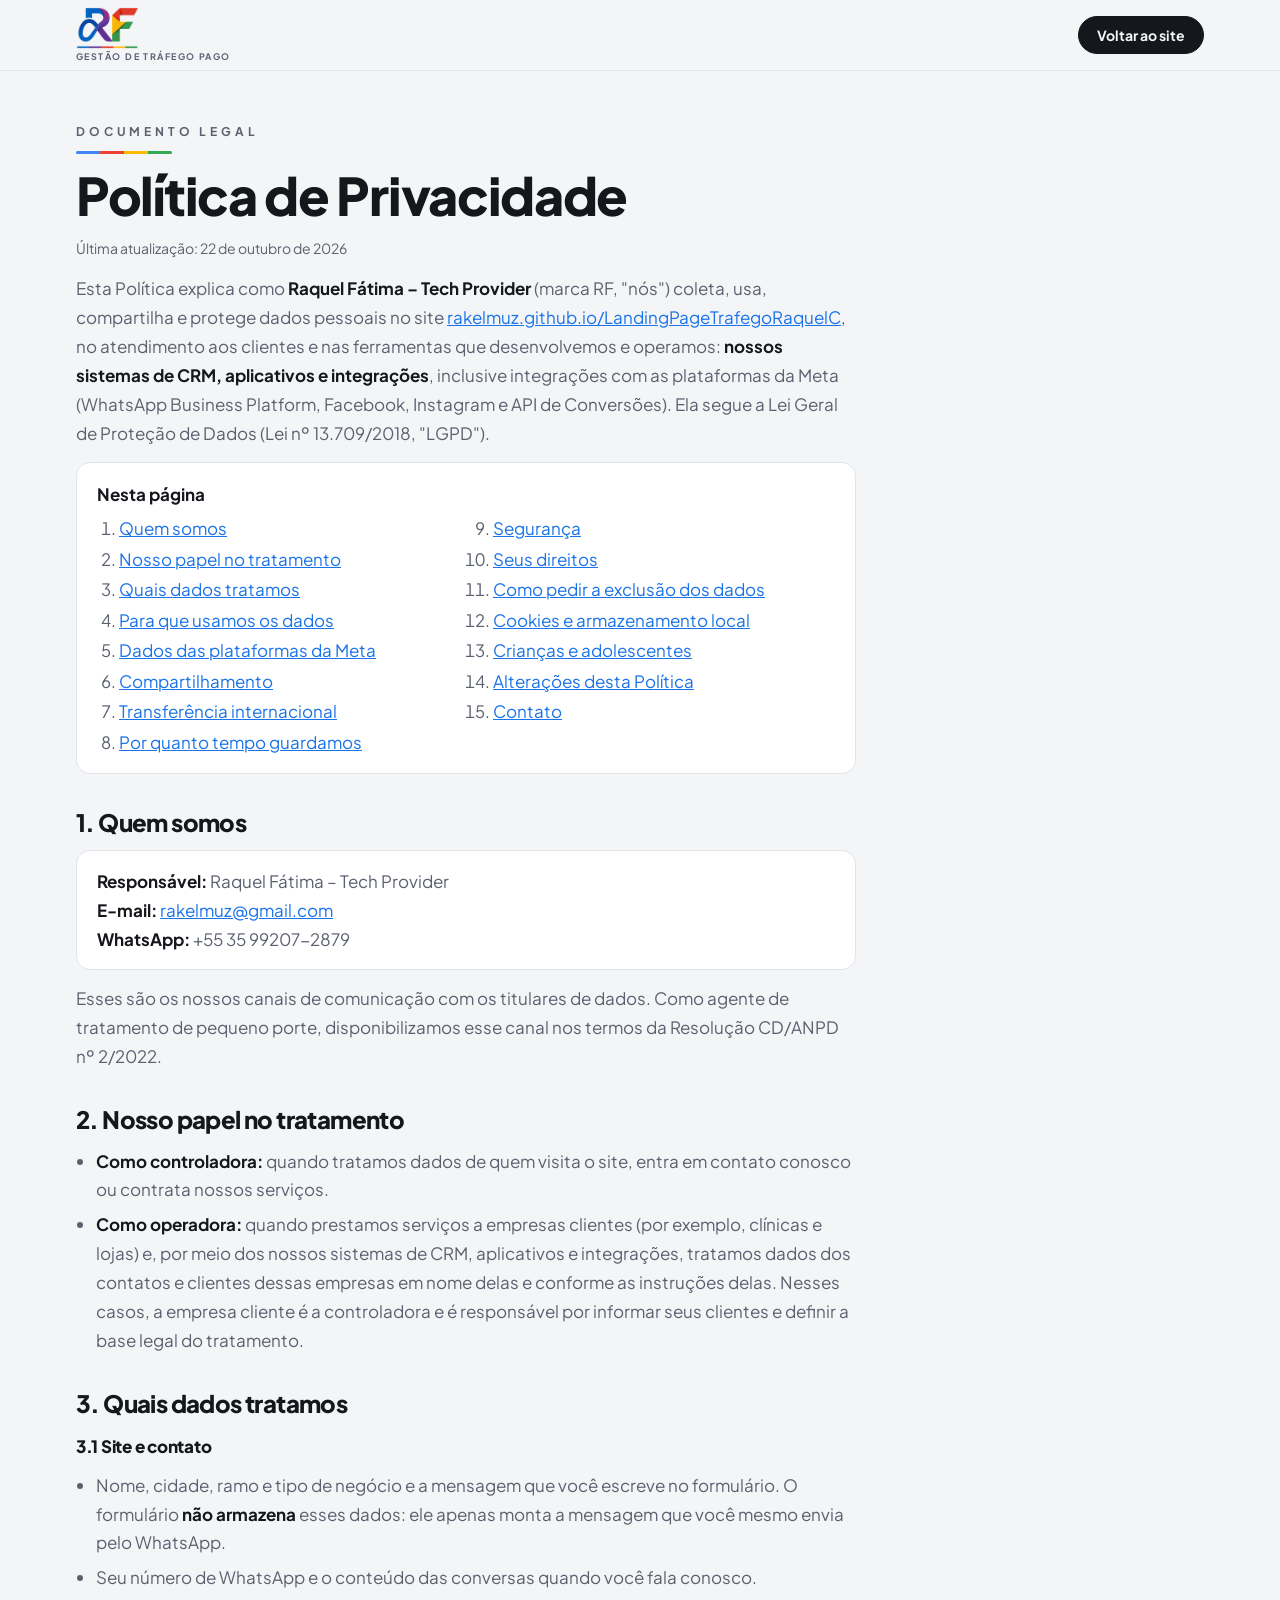
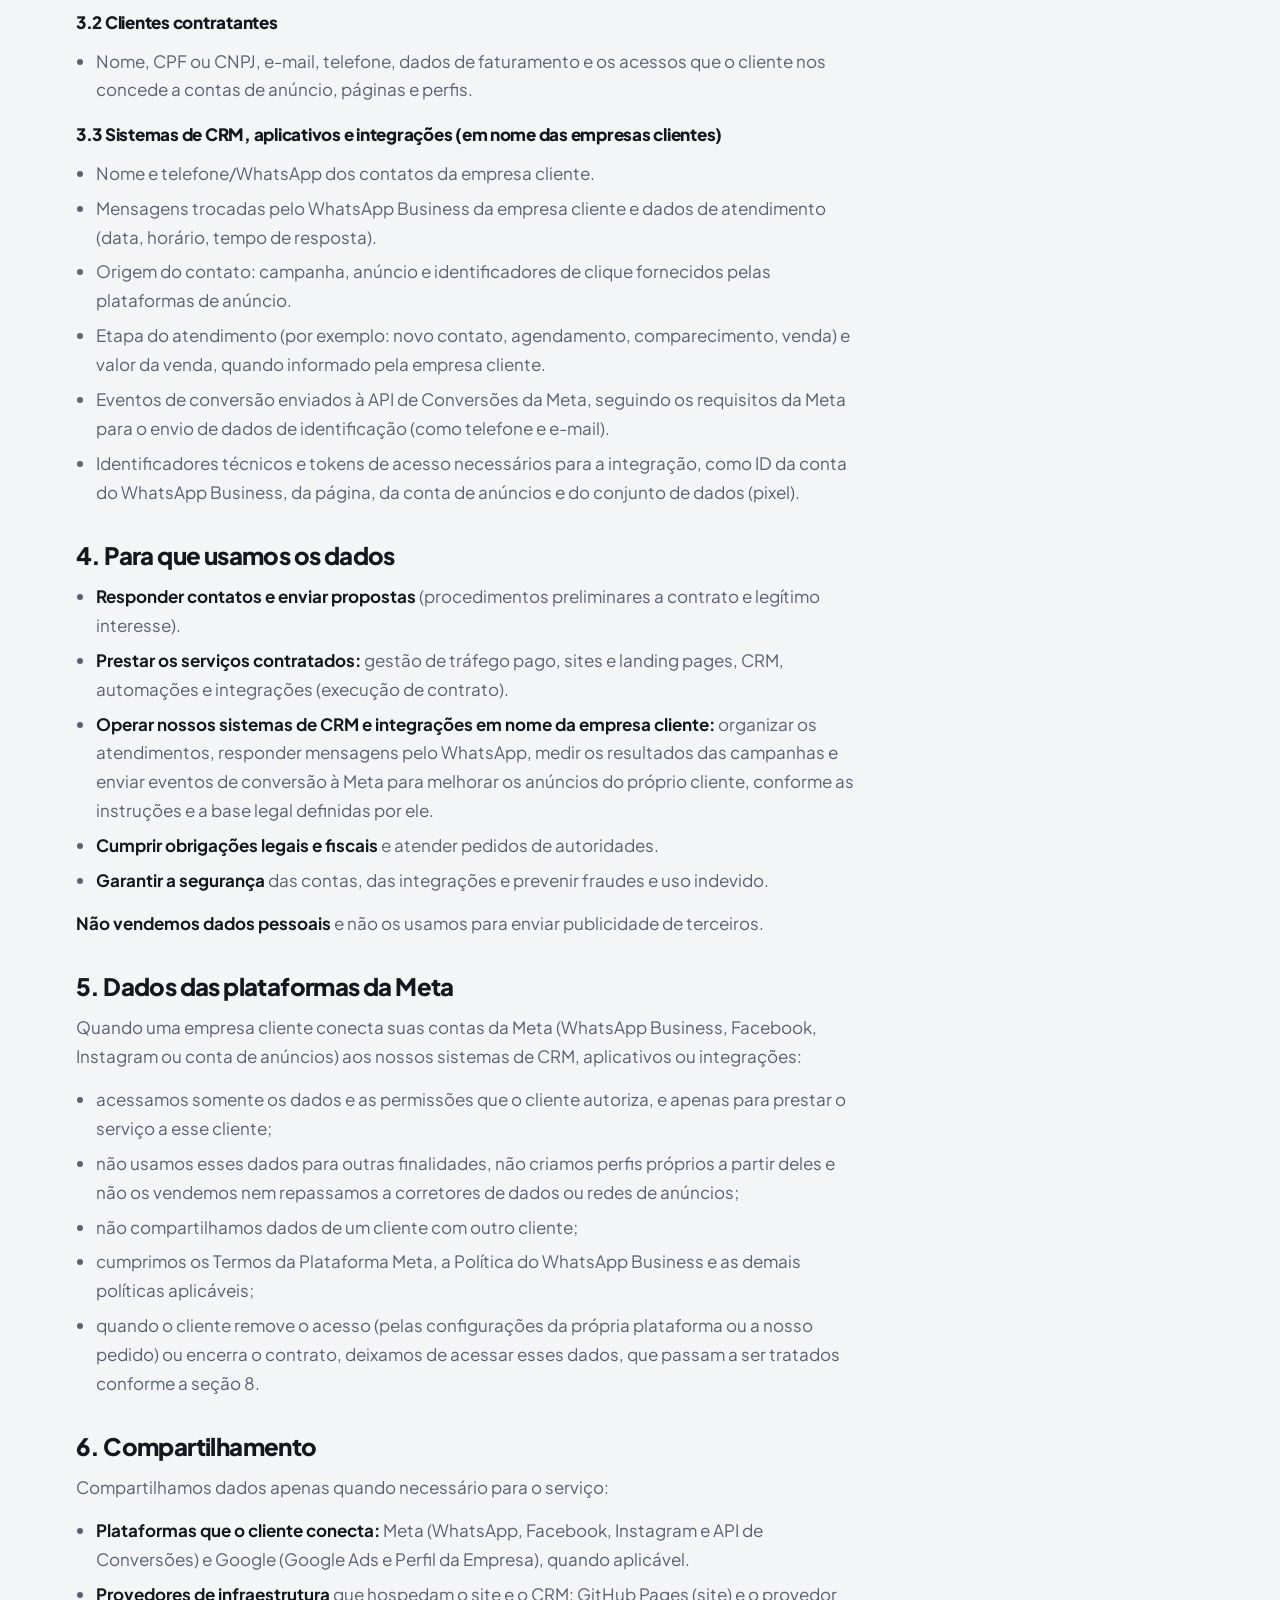
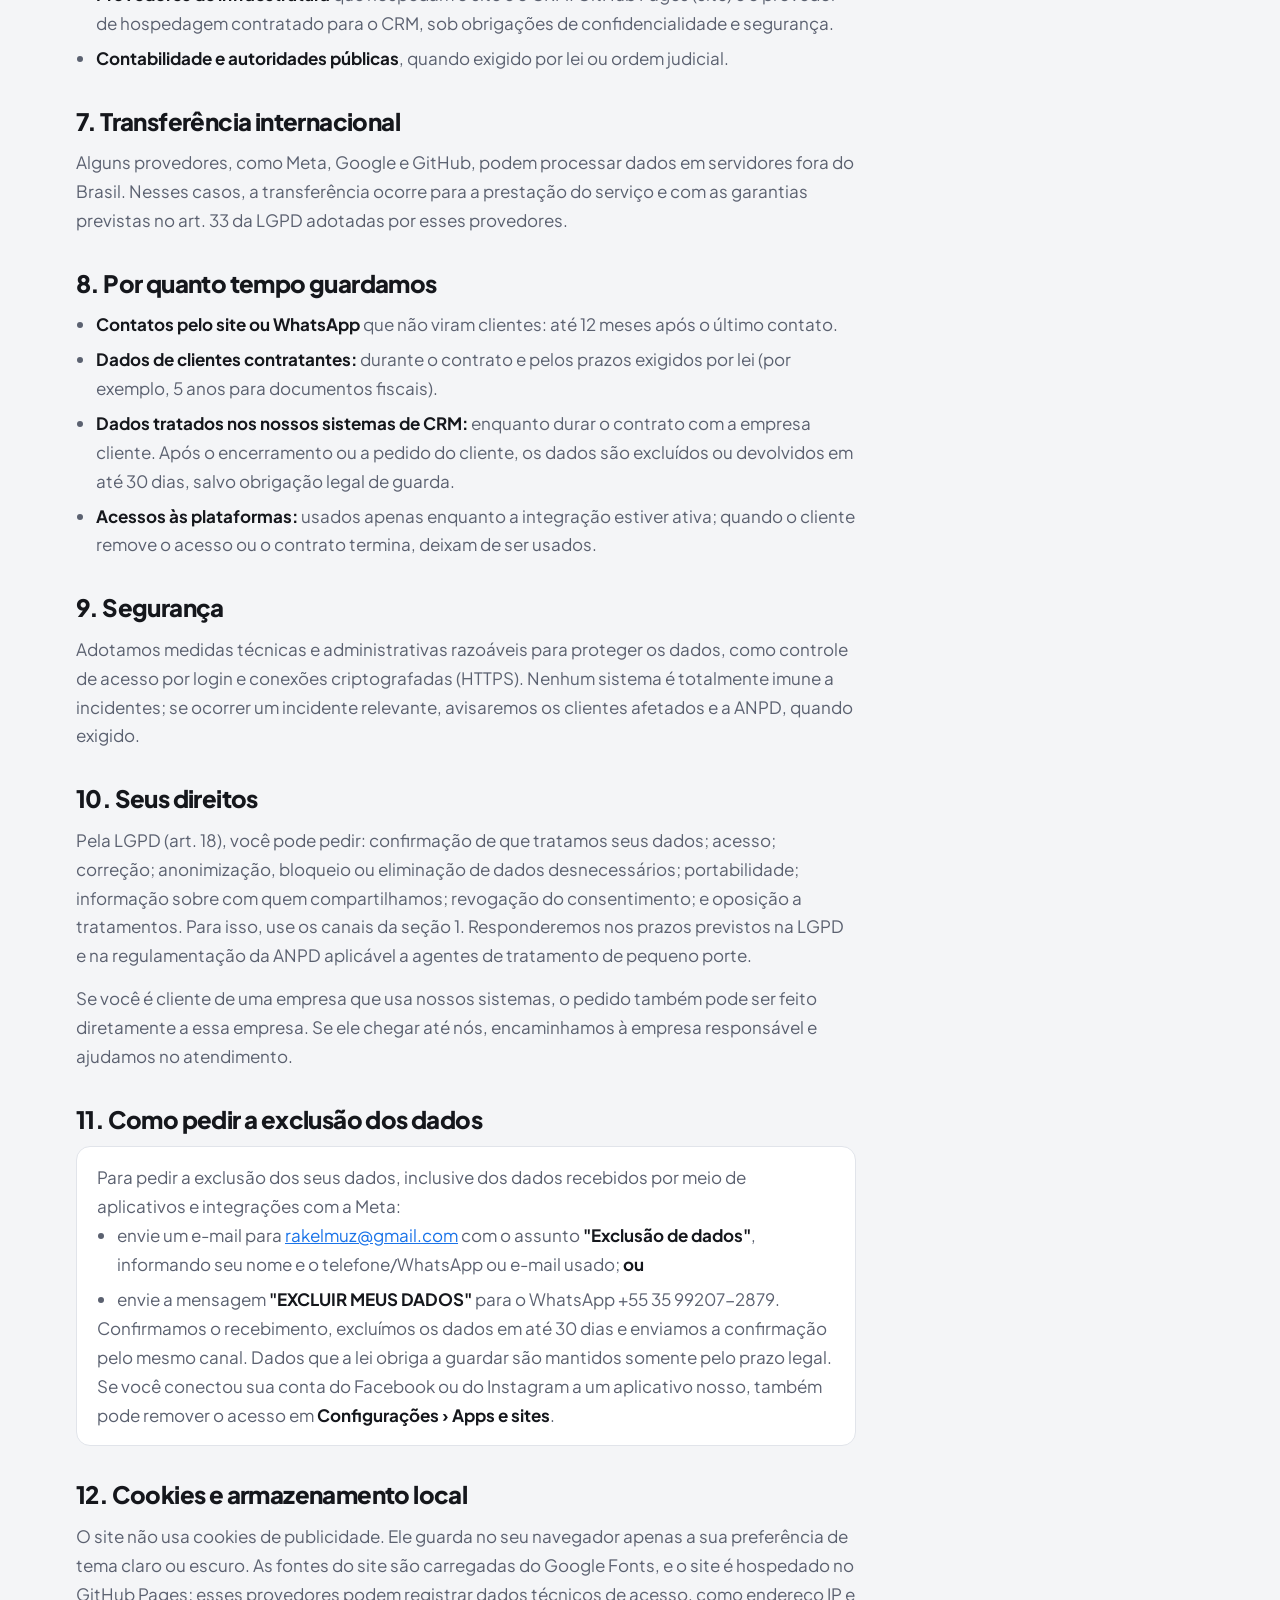
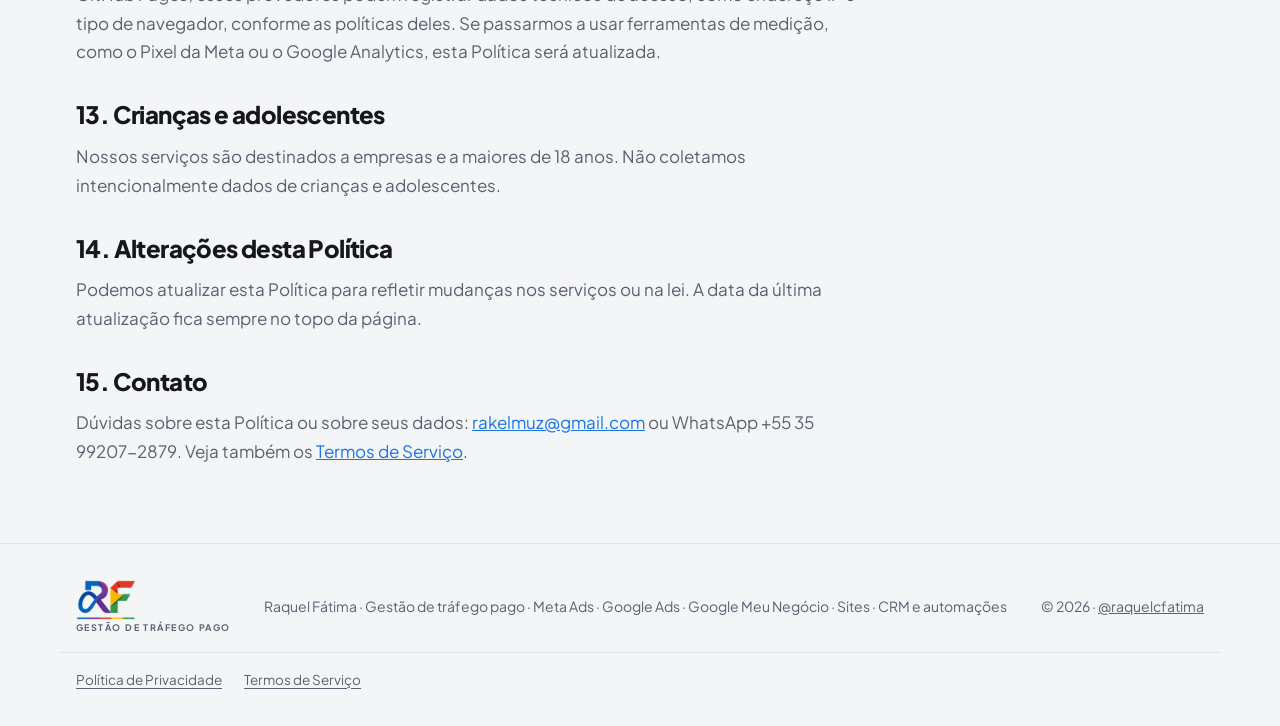
==== privacy.html @ 859d76b3 "add termos e privacidade" ====
<!doctype html>
<html lang="pt-BR">
<head>
<meta charset="utf-8">
<meta name="viewport" content="width=device-width, initial-scale=1, viewport-fit=cover">
<title>Política de Privacidade · RF Raquel Fátima</title>
<meta name="description" content="Política de Privacidade de Raquel Fátima – Tech Provider (RF): como tratamos dados no site, no atendimento e nos nossos sistemas de CRM, aplicativos e integrações com a Meta.">
<meta name="robots" content="index, follow">
<link rel="canonical" href="https://rakelmuz.github.io/LandingPageTrafegoRaquelC/privacy.html">
<meta name="theme-color" content="#F4F5F7">
<link rel="icon" href="assets/img/favicon-32.png" type="image/png" sizes="32x32">
<link rel="icon" href="assets/img/favicon-192.png" type="image/png" sizes="192x192">
<link rel="apple-touch-icon" href="assets/img/apple-touch-icon.png">
<link rel="preconnect" href="https://fonts.googleapis.com">
<link rel="preconnect" href="https://fonts.gstatic.com" crossorigin>
<link href="https://fonts.googleapis.com/css2?family=Allura&family=Plus+Jakarta+Sans:wght@400;500;600;700;800&display=swap" rel="stylesheet">
<script>(function(d){d.classList.add('js');d.lang='pt-BR';var t='light';try{t=localStorage.getItem('rq-tema')||'light'}catch(e){}d.setAttribute('data-theme',t==='dark'?'dark':'light')})(document.documentElement);</script>
<link rel="stylesheet" href="assets/css/style.css">
</head>
<body>
<header class="top">
  <div class="wrap top-in">
    <a class="brand" href="https://rakelmuz.github.io/LandingPageTrafegoRaquelC/" aria-label="RF, voltar ao site"><img class="logo logo-claro " src="assets/img/rf-logo.png" width="300" height="199" alt="RF Raquel Fátima, tráfego pago"><img class="logo logo-escuro " src="assets/img/rf-logo-branco.png" width="300" height="199" alt="" aria-hidden="true"><small>Gestão de tráfego pago</small></a>
    <a class="btn sm top-back" href="https://rakelmuz.github.io/LandingPageTrafegoRaquelC/">Voltar ao site</a>
  </div>
</header>
<main class="legal-main">
  <div class="wrap">
<article class="legal">
  <p class="label">Documento legal<span class="gline" aria-hidden="true"><i></i><i></i><i></i><i></i></span></p>
  <h1>Política de Privacidade</h1>
  <p class="updated">Última atualização: 22 de outubro de 2026</p>
  <p>Esta Política explica como <strong>Raquel Fátima – Tech Provider</strong> (marca RF, "nós") coleta, usa, compartilha e protege dados pessoais no site <a href="https://rakelmuz.github.io/LandingPageTrafegoRaquelC/">rakelmuz.github.io/LandingPageTrafegoRaquelC</a>, no atendimento aos clientes e nas ferramentas que desenvolvemos e operamos: <strong>nossos sistemas de CRM, aplicativos e integrações</strong>, inclusive integrações com as plataformas da Meta (WhatsApp Business Platform, Facebook, Instagram e API de Conversões). Ela segue a Lei Geral de Proteção de Dados (Lei nº 13.709/2018, "LGPD").</p>

  <nav class="toc" aria-label="Nesta página">
    <strong>Nesta página</strong>
    <ol>
      <li><a href="#quem-somos">Quem somos</a></li>
      <li><a href="#papel">Nosso papel no tratamento</a></li>
      <li><a href="#dados">Quais dados tratamos</a></li>
      <li><a href="#finalidades">Para que usamos os dados</a></li>
      <li><a href="#meta">Dados das plataformas da Meta</a></li>
      <li><a href="#compartilhamento">Compartilhamento</a></li>
      <li><a href="#internacional">Transferência internacional</a></li>
      <li><a href="#retencao">Por quanto tempo guardamos</a></li>
      <li><a href="#seguranca">Segurança</a></li>
      <li><a href="#direitos">Seus direitos</a></li>
      <li><a href="#exclusao-de-dados">Como pedir a exclusão dos dados</a></li>
      <li><a href="#cookies">Cookies e armazenamento local</a></li>
      <li><a href="#menores">Crianças e adolescentes</a></li>
      <li><a href="#alteracoes">Alterações desta Política</a></li>
      <li><a href="#contato">Contato</a></li>
    </ol>
  </nav>

  <h2 id="quem-somos">1. Quem somos</h2>
  <div class="box">
    <p><strong>Responsável:</strong> Raquel Fátima – Tech Provider<br>
    <strong>E-mail:</strong> <a href="mailto:rakelmuz@gmail.com">rakelmuz@gmail.com</a><br>
    <strong>WhatsApp:</strong> +55 35 99207-2879</p>
  </div>
  <p>Esses são os nossos canais de comunicação com os titulares de dados. Como agente de tratamento de pequeno porte, disponibilizamos esse canal nos termos da Resolução CD/ANPD nº 2/2022.</p>

  <h2 id="papel">2. Nosso papel no tratamento</h2>
  <ul>
    <li><strong>Como controladora:</strong> quando tratamos dados de quem visita o site, entra em contato conosco ou contrata nossos serviços.</li>
    <li><strong>Como operadora:</strong> quando prestamos serviços a empresas clientes (por exemplo, clínicas e lojas) e, por meio dos nossos sistemas de CRM, aplicativos e integrações, tratamos dados dos contatos e clientes dessas empresas em nome delas e conforme as instruções delas. Nesses casos, a empresa cliente é a controladora e é responsável por informar seus clientes e definir a base legal do tratamento.</li>
  </ul>

  <h2 id="dados">3. Quais dados tratamos</h2>
  <h3>3.1 Site e contato</h3>
  <ul>
    <li>Nome, cidade, ramo e tipo de negócio e a mensagem que você escreve no formulário. O formulário <strong>não armazena</strong> esses dados: ele apenas monta a mensagem que você mesmo envia pelo WhatsApp.</li>
    <li>Seu número de WhatsApp e o conteúdo das conversas quando você fala conosco.</li>
  </ul>
  <h3>3.2 Clientes contratantes</h3>
  <ul>
    <li>Nome, CPF ou CNPJ, e-mail, telefone, dados de faturamento e os acessos que o cliente nos concede a contas de anúncio, páginas e perfis.</li>
  </ul>
  <h3>3.3 Sistemas de CRM, aplicativos e integrações (em nome das empresas clientes)</h3>
  <ul>
    <li>Nome e telefone/WhatsApp dos contatos da empresa cliente.</li>
    <li>Mensagens trocadas pelo WhatsApp Business da empresa cliente e dados de atendimento (data, horário, tempo de resposta).</li>
    <li>Origem do contato: campanha, anúncio e identificadores de clique fornecidos pelas plataformas de anúncio.</li>
    <li>Etapa do atendimento (por exemplo: novo contato, agendamento, comparecimento, venda) e valor da venda, quando informado pela empresa cliente.</li>
    <li>Eventos de conversão enviados à API de Conversões da Meta, seguindo os requisitos da Meta para o envio de dados de identificação (como telefone e e-mail).</li>
    <li>Identificadores técnicos e tokens de acesso necessários para a integração, como ID da conta do WhatsApp Business, da página, da conta de anúncios e do conjunto de dados (pixel).</li>
  </ul>

  <h2 id="finalidades">4. Para que usamos os dados</h2>
  <ul>
    <li><strong>Responder contatos e enviar propostas</strong> (procedimentos preliminares a contrato e legítimo interesse).</li>
    <li><strong>Prestar os serviços contratados:</strong> gestão de tráfego pago, sites e landing pages, CRM, automações e integrações (execução de contrato).</li>
    <li><strong>Operar nossos sistemas de CRM e integrações em nome da empresa cliente:</strong> organizar os atendimentos, responder mensagens pelo WhatsApp, medir os resultados das campanhas e enviar eventos de conversão à Meta para melhorar os anúncios do próprio cliente, conforme as instruções e a base legal definidas por ele.</li>
    <li><strong>Cumprir obrigações legais e fiscais</strong> e atender pedidos de autoridades.</li>
    <li><strong>Garantir a segurança</strong> das contas, das integrações e prevenir fraudes e uso indevido.</li>
  </ul>
  <p><strong>Não vendemos dados pessoais</strong> e não os usamos para enviar publicidade de terceiros.</p>

  <h2 id="meta">5. Dados das plataformas da Meta</h2>
  <p>Quando uma empresa cliente conecta suas contas da Meta (WhatsApp Business, Facebook, Instagram ou conta de anúncios) aos nossos sistemas de CRM, aplicativos ou integrações:</p>
  <ul>
    <li>acessamos somente os dados e as permissões que o cliente autoriza, e apenas para prestar o serviço a esse cliente;</li>
    <li>não usamos esses dados para outras finalidades, não criamos perfis próprios a partir deles e não os vendemos nem repassamos a corretores de dados ou redes de anúncios;</li>
    <li>não compartilhamos dados de um cliente com outro cliente;</li>
    <li>cumprimos os Termos da Plataforma Meta, a Política do WhatsApp Business e as demais políticas aplicáveis;</li>
    <li>quando o cliente remove o acesso (pelas configurações da própria plataforma ou a nosso pedido) ou encerra o contrato, deixamos de acessar esses dados, que passam a ser tratados conforme a seção 8.</li>
  </ul>

  <h2 id="compartilhamento">6. Compartilhamento</h2>
  <p>Compartilhamos dados apenas quando necessário para o serviço:</p>
  <ul>
    <li><strong>Plataformas que o cliente conecta:</strong> Meta (WhatsApp, Facebook, Instagram e API de Conversões) e Google (Google Ads e Perfil da Empresa), quando aplicável.</li>
    <li><strong>Provedores de infraestrutura</strong> que hospedam o site e o CRM: GitHub Pages (site) e o provedor de hospedagem contratado para o CRM, sob obrigações de confidencialidade e segurança.</li>
    <li><strong>Contabilidade e autoridades públicas</strong>, quando exigido por lei ou ordem judicial.</li>
  </ul>

  <h2 id="internacional">7. Transferência internacional</h2>
  <p>Alguns provedores, como Meta, Google e GitHub, podem processar dados em servidores fora do Brasil. Nesses casos, a transferência ocorre para a prestação do serviço e com as garantias previstas no art. 33 da LGPD adotadas por esses provedores.</p>

  <h2 id="retencao">8. Por quanto tempo guardamos</h2>
  <ul>
    <li><strong>Contatos pelo site ou WhatsApp</strong> que não viram clientes: até 12 meses após o último contato.</li>
    <li><strong>Dados de clientes contratantes:</strong> durante o contrato e pelos prazos exigidos por lei (por exemplo, 5 anos para documentos fiscais).</li>
    <li><strong>Dados tratados nos nossos sistemas de CRM:</strong> enquanto durar o contrato com a empresa cliente. Após o encerramento ou a pedido do cliente, os dados são excluídos ou devolvidos em até 30 dias, salvo obrigação legal de guarda.</li>
    <li><strong>Acessos às plataformas:</strong> usados apenas enquanto a integração estiver ativa; quando o cliente remove o acesso ou o contrato termina, deixam de ser usados.</li>
  </ul>

  <h2 id="seguranca">9. Segurança</h2>
  <p>Adotamos medidas técnicas e administrativas razoáveis para proteger os dados, como controle de acesso por login e conexões criptografadas (HTTPS). Nenhum sistema é totalmente imune a incidentes; se ocorrer um incidente relevante, avisaremos os clientes afetados e a ANPD, quando exigido.</p>

  <h2 id="direitos">10. Seus direitos</h2>
  <p>Pela LGPD (art. 18), você pode pedir: confirmação de que tratamos seus dados; acesso; correção; anonimização, bloqueio ou eliminação de dados desnecessários; portabilidade; informação sobre com quem compartilhamos; revogação do consentimento; e oposição a tratamentos. Para isso, use os canais da seção 1. Responderemos nos prazos previstos na LGPD e na regulamentação da ANPD aplicável a agentes de tratamento de pequeno porte.</p>
  <p>Se você é cliente de uma empresa que usa nossos sistemas, o pedido também pode ser feito diretamente a essa empresa. Se ele chegar até nós, encaminhamos à empresa responsável e ajudamos no atendimento.</p>

  <h2 id="exclusao-de-dados">11. Como pedir a exclusão dos dados</h2>
  <div class="box">
    <p>Para pedir a exclusão dos seus dados, inclusive dos dados recebidos por meio de aplicativos e integrações com a Meta:</p>
    <ul>
      <li>envie um e-mail para <a href="mailto:rakelmuz@gmail.com">rakelmuz@gmail.com</a> com o assunto <strong>"Exclusão de dados"</strong>, informando seu nome e o telefone/WhatsApp ou e-mail usado; <strong>ou</strong></li>
      <li>envie a mensagem <strong>"EXCLUIR MEUS DADOS"</strong> para o WhatsApp +55 35 99207-2879.</li>
    </ul>
    <p>Confirmamos o recebimento, excluímos os dados em até 30 dias e enviamos a confirmação pelo mesmo canal. Dados que a lei obriga a guardar são mantidos somente pelo prazo legal. Se você conectou sua conta do Facebook ou do Instagram a um aplicativo nosso, também pode remover o acesso em <strong>Configurações › Apps e sites</strong>.</p>
  </div>

  <h2 id="cookies">12. Cookies e armazenamento local</h2>
  <p>O site não usa cookies de publicidade. Ele guarda no seu navegador apenas a sua preferência de tema claro ou escuro. As fontes do site são carregadas do Google Fonts, e o site é hospedado no GitHub Pages; esses provedores podem registrar dados técnicos de acesso, como endereço IP e tipo de navegador, conforme as políticas deles. Se passarmos a usar ferramentas de medição, como o Pixel da Meta ou o Google Analytics, esta Política será atualizada.</p>

  <h2 id="menores">13. Crianças e adolescentes</h2>
  <p>Nossos serviços são destinados a empresas e a maiores de 18 anos. Não coletamos intencionalmente dados de crianças e adolescentes.</p>

  <h2 id="alteracoes">14. Alterações desta Política</h2>
  <p>Podemos atualizar esta Política para refletir mudanças nos serviços ou na lei. A data da última atualização fica sempre no topo da página.</p>

  <h2 id="contato">15. Contato</h2>
  <p>Dúvidas sobre esta Política ou sobre seus dados: <a href="mailto:rakelmuz@gmail.com">rakelmuz@gmail.com</a> ou WhatsApp +55 35 99207-2879. Veja também os <a href="https://rakelmuz.github.io/LandingPageTrafegoRaquelC/terms.html">Termos de Serviço</a>.</p>
</article>

  </div>
</main>
<footer>
  <div class="wrap foot">
    <span class="brand"><img class="logo logo-claro " src="assets/img/rf-logo.png" width="300" height="199" alt="RF Raquel Fátima, tráfego pago"><img class="logo logo-escuro " src="assets/img/rf-logo-branco.png" width="300" height="199" alt="" aria-hidden="true"><small>Gestão de tráfego pago</small></span>
    <span>Raquel Fátima · Gestão de tráfego pago · Meta Ads · Google Ads · Google Meu Negócio · Sites · CRM e automações</span>
    <span>© 2026 · <a href="https://www.instagram.com/raquelcfatima/" target="_blank" rel="noopener">@raquelcfatima</a></span>
  </div>
  <nav class="wrap foot-links" aria-label="Documentos legais"><a href="https://rakelmuz.github.io/LandingPageTrafegoRaquelC/privacy.html">Política de Privacidade</a><a href="https://rakelmuz.github.io/LandingPageTrafegoRaquelC/terms.html">Termos de Serviço</a></nav>
</footer>
</body>
</html>
---- assets/css/style.css ----
/* Raquel Fátima · Tráfego Pago — estilos */
html,body{margin:0}img{max-width:100%}[hidden]{display:none!important}

/* Layout: estúdio claro de escritório — fundo branco/cinza com cena desfocada, títulos pretos com destaque azul, linha nas 4 cores do Google como assinatura; conteúdo em coluna de 1160px */
:root{
  --bg:#F4F5F7; --surface:#FFFFFF; --surface-2:#ECEEF2; --ink:#15171C; --ink-soft:#5B6170; --line:#E1E4EA;
  --blue:#1A73E8; --blue-soft:#E8F0FD;
  --g-blue:#4285F4; --g-red:#EA4335; --g-yellow:#FBBC04; --g-green:#34A853;
  --sand:#EADCCB; --sand-ink:#2B2620;
  --dark:#121418; --on-dark:#F2F3F5; --on-dark-soft:#A9AEB9;
  --shadow:0 1px 2px rgba(21,23,28,.06),0 12px 32px -14px rgba(21,23,28,.22);
  --blur-a:#D9DCE2; --blur-b:#2A2D33; --blur-c:#B9C4B3;
  --f-display:'Plus Jakarta Sans',system-ui,-apple-system,'Segoe UI',Roboto,sans-serif;
  --f-body:'Plus Jakarta Sans',system-ui,-apple-system,'Segoe UI',Roboto,sans-serif;
  --f-script:'Allura','Segoe Script','Brush Script MT',cursive;
  --maxw:1160px;
}
@media (prefers-color-scheme: dark){
  :root:not([data-theme="light"]){
    --bg:#0F1115; --surface:#171A20; --surface-2:#1F232B; --ink:#EEF0F4; --ink-soft:#A3A9B6; --line:#2A2E37;
    --blue:#6EA8FF; --blue-soft:#18243A;
    --sand:#3A3128; --sand-ink:#F1E6D8;
    --shadow:0 1px 2px rgba(0,0,0,.3),0 14px 34px -14px rgba(0,0,0,.7);
    --blur-a:#222630; --blur-b:#050608; --blur-c:#22302A;
    color-scheme:dark;
  }
}
:root[data-theme="dark"]{
  --bg:#0F1115; --surface:#171A20; --surface-2:#1F232B; --ink:#EEF0F4; --ink-soft:#A3A9B6; --line:#2A2E37;
  --blue:#6EA8FF; --blue-soft:#18243A;
  --sand:#3A3128; --sand-ink:#F1E6D8;
  --shadow:0 1px 2px rgba(0,0,0,.3),0 14px 34px -14px rgba(0,0,0,.7);
  --blur-a:#222630; --blur-b:#050608; --blur-c:#22302A;
  color-scheme:dark;
}

*{box-sizing:border-box}
html{scroll-behavior:smooth;scroll-padding-top:84px}
body{background:var(--bg);color:var(--ink);font-family:var(--f-body);font-size:17px;line-height:1.62;-webkit-font-smoothing:antialiased;overflow-x:hidden}
body::before{content:"";position:fixed;inset:0 0 auto;height:env(safe-area-inset-top,0px);z-index:10;background:var(--bg)}
a{color:inherit}
:focus-visible{outline:3px solid var(--blue);outline-offset:3px;border-radius:6px}
.wrap{max-width:var(--maxw);margin:0 auto;padding-left:max(16px,env(safe-area-inset-left,0px));padding-right:max(16px,env(safe-area-inset-right,0px))}
h1,h2,h3{font-family:var(--f-display);font-weight:800;letter-spacing:-.025em;text-wrap:balance;margin:0}
h1{font-size:clamp(40px,5.6vw,74px);line-height:1.04}
h2{font-size:clamp(32px,4.4vw,54px);line-height:1.06}
h3{font-size:clamp(20px,2vw,23px);line-height:1.2;letter-spacing:-.015em}
p{margin:0}
.lede{font-size:clamp(17.5px,1.5vw,19.5px);color:var(--ink-soft);max-width:58ch}
.lede b,.lede strong{color:var(--ink)}
.soft{color:var(--ink-soft)}
section{padding-block:clamp(40px,5vw,68px)}
#foco{padding-top:clamp(32px,4vw,52px)}
.band{background:var(--surface)}

/* rótulo espaçado + linha Google */
.label{font-size:12px;font-weight:700;letter-spacing:.32em;text-transform:uppercase;color:var(--ink-soft);display:flex;flex-direction:column;gap:8px}
.gline{display:flex;width:96px;height:3px;border-radius:2px;overflow:hidden}
.gline i{flex:1;background:var(--g-blue);transform-origin:left;transition:transform .5s cubic-bezier(.65,0,.35,1)}
.gline i:nth-child(2){background:var(--g-red);transition-delay:.12s}
.gline i:nth-child(3){background:var(--g-yellow);transition-delay:.24s}
.gline i:nth-child(4){background:var(--g-green);transition-delay:.36s}
html.js .gline.io:not(.in) i{transform:scaleX(0)}
.dash-blue{display:block;width:34px;height:3px;border-radius:2px;background:var(--blue)}
.pill{display:inline-flex;align-items:center;gap:8px;font-size:11.5px;font-weight:700;letter-spacing:.24em;text-transform:uppercase;border:1.5px solid var(--ink);border-radius:999px;padding:6px 14px}
.script{font-family:var(--f-script);font-weight:400;line-height:1;color:var(--ink)}

/* palavra em destaque azul, com varredura de cor */
.hl{background:linear-gradient(90deg,var(--blue) 0 50%,var(--ink) 50% 100%);background-size:200% 100%;background-position:0 0;-webkit-background-clip:text;background-clip:text;color:transparent;transition:background-position .9s cubic-bezier(.65,0,.25,1)}
html.js .hl.io:not(.in){background-position:100% 0}
.hero .hl{transition-delay:.8s}
.hero .hl+.hl,.hero .hl.d2{transition-delay:1.1s}


/* traços desenhados */
.dw{fill:none;stroke:currentColor;stroke-width:1.9;stroke-linecap:round;stroke-linejoin:round;overflow:visible}
.dw *{stroke-dasharray:1;stroke-dashoffset:0;vector-effect:non-scaling-stroke;transition:stroke-dashoffset 1s cubic-bezier(.65,0,.35,1)}
html.js .dw.io:not(.in) *{stroke-dashoffset:1}
.dw *:nth-child(2){transition-delay:.25s} .dw *:nth-child(3){transition-delay:.4s} .dw *:nth-child(4){transition-delay:.55s}

/* botões */
.btn{display:inline-flex;align-items:center;justify-content:center;gap:.55em;font:700 15.5px/1 var(--f-body);text-decoration:none;padding:16px 24px;border-radius:999px;background:var(--ink);color:var(--bg);border:1.5px solid var(--ink);transition:transform .2s ease,box-shadow .2s ease,background .2s;cursor:pointer}
.btn:hover{transform:translateY(-2px);box-shadow:0 10px 22px -10px rgba(26,115,232,.65);background:var(--blue);border-color:var(--blue);color:#fff}
.btn svg{transition:transform .2s}
.btn:hover svg{transform:translateX(3px)}
.btn.ghost{background:transparent;color:var(--ink)}
.btn.ghost:hover{background:var(--surface);color:var(--ink);border-color:var(--ink);box-shadow:var(--shadow)}
.btn.sm{padding:11px 18px;font-size:14px}

/* topo */
.top{position:sticky;top:env(safe-area-inset-top,0px);z-index:20;background:color-mix(in srgb,var(--bg) 88%,transparent);backdrop-filter:blur(10px);-webkit-backdrop-filter:blur(10px);border-bottom:1px solid var(--line)}
.top-in{display:flex;align-items:center;gap:22px;min-height:70px}
.brand{display:inline-flex;flex-direction:column;align-items:flex-start;gap:3px;text-decoration:none;margin-right:auto}
.brand .logo{height:42px;width:auto;display:block}
.foot .brand .logo{height:40px}
.logo-escuro{display:none!important}
:root[data-theme="dark"] .logo-claro{display:none!important}
:root[data-theme="dark"] .logo-escuro{display:block!important}
@media (prefers-color-scheme: dark){:root:not([data-theme="light"]) .logo-claro{display:none!important}:root:not([data-theme="light"]) .logo-escuro{display:block!important}}
.brand small{font-size:9px;font-weight:700;letter-spacing:.16em;text-transform:uppercase;color:var(--ink-soft);line-height:1.2;white-space:nowrap}
.brand .gline{width:100%;min-width:34px;height:3px}
.nav{display:flex;gap:24px;font-weight:600;font-size:14.5px}
.nav a{text-decoration:none;position:relative;color:var(--ink-soft);transition:color .2s}
.nav a:hover{color:var(--ink)}
.nav a::after{content:"";position:absolute;left:0;right:0;bottom:-4px;height:2px;background:var(--blue);transform:scaleX(0);transform-origin:left;transition:transform .25s}
.nav a:hover::after{transform:scaleX(1)}
.theme{flex:none;width:40px;height:40px;border-radius:50%;border:1px solid var(--line);background:var(--surface);color:var(--ink);display:grid;place-items:center;cursor:pointer;transition:transform .3s,border-color .2s}
.theme:hover{border-color:var(--blue);color:var(--blue)}
.theme:active{transform:rotate(-30deg) scale(.92)}
.theme .sun{display:none}
:root[data-theme="dark"] .theme .sun{display:block}
:root[data-theme="dark"] .theme .moon{display:none}
@media (max-width:1000px){.nav{display:none}}
@media (max-width:620px){.top-in{gap:12px}.top .btn{padding:10px 16px}}

/* hero */
.hero{padding-block:clamp(20px,3vw,36px) clamp(40px,5vw,64px)}
.hero-grid{display:grid;grid-template-columns:minmax(0,1.05fr) minmax(0,.95fr);gap:clamp(32px,5vw,64px);align-items:start}
.hero-copy{display:flex;flex-direction:column;gap:24px;min-width:0}
.hero-pill{align-self:flex-start}
.ln{display:block;overflow:hidden;padding:.1em 0 .2em;margin:-.1em 0 -.2em}
.ln>span{display:inline-block;animation:rise .95s cubic-bezier(.2,.8,.2,1) both;animation-delay:calc(var(--i) * 110ms + .1s)}
@keyframes rise{from{transform:translateY(110%)}}
.hero-ctas{display:flex;flex-wrap:wrap;gap:12px}
.hero-sub{font-size:clamp(19px,1.8vw,22px);font-weight:800;letter-spacing:-.015em;line-height:1.3;color:var(--ink);text-wrap:balance}
.chips{display:flex;flex-wrap:wrap;gap:8px;padding:0;margin:0;list-style:none}
.chips li{display:inline-flex;align-items:center;gap:8px;font-size:13.5px;font-weight:600;background:var(--surface);border:1px solid var(--line);border-radius:999px;padding:6px 13px 6px 10px;animation:pop .5s cubic-bezier(.3,1.5,.5,1) both;animation-delay:calc(var(--i) * 70ms + 1.1s)}
.chips li::before{content:"";width:8px;height:8px;border-radius:50%;background:var(--c)}
@media (min-width:1080px){.chips{flex-wrap:nowrap;width:max-content;position:relative;z-index:2}.chips li{white-space:nowrap}}
@media (min-width:1080px){.hero-ctas{flex-wrap:nowrap;width:max-content;position:relative;z-index:2}.hero-ctas .btn{white-space:nowrap}}
@keyframes pop{from{transform:scale(.7);opacity:0}}
@media (max-width:880px){.hero-grid{grid-template-columns:1fr}}

/* palco: cena de escritório desfocada + cards */
.stage{position:relative;height:clamp(440px,40vw,500px);min-width:0;margin:0}
.scene{position:absolute;inset:0 0 0 6%;border-radius:26px;overflow:hidden;background:
  radial-gradient(60% 50% at 88% 18%,var(--blur-c),transparent 70%),
  radial-gradient(40% 30% at 16% 92%,var(--blur-b),transparent 72%),
  radial-gradient(60% 40% at 80% 100%,var(--blur-b),transparent 70%),
  linear-gradient(180deg,var(--surface) 0%,var(--blur-a) 100%);border:1px solid var(--line)}
.scene::after{content:"";position:absolute;inset:0;backdrop-filter:blur(2px)}
.cardx{position:absolute;background:var(--surface);border:1px solid var(--line);border-radius:16px;box-shadow:var(--shadow)}
.ad{left:0;top:34px;width:min(300px,72%);animation:float1 7s ease-in-out infinite}
.ad-head{display:flex;align-items:center;gap:10px;padding:12px 14px}
.ad-av{width:30px;height:30px;border-radius:50%;background:linear-gradient(135deg,var(--g-blue),var(--g-green))}
.ad-head b{font-size:13.5px;display:block;line-height:1.2}
.ad-head small{font-size:11.5px;color:var(--ink-soft)}
.post{margin:0 12px;aspect-ratio:1/1;max-width:100%;border-radius:8px;background:linear-gradient(180deg,#FFFFFF 0%,#F1F2F4 60%,#D8DBE0 100%);border:1px solid #E1E4EA;padding:14px;position:relative;overflow:hidden;color:#15171C;display:flex;flex-direction:column;gap:10px}
.post .ph{display:flex;justify-content:space-between;gap:8px}
.post .ph b{line-height:1.3;display:flex;flex-direction:column;gap:2px}
.post .ph b img.rf{height:24px;width:auto;display:block;align-self:flex-start}
.post .ph b small{font-size:5.5px;letter-spacing:.14em;font-weight:600;color:#5B6170}
.post .ph b .gline{width:100%;height:2px}
.post h5{margin:2px 0 0;font:800 clamp(21px,2.2vw,25px)/1.08 var(--f-display);letter-spacing:-.025em}
.post h5 em{font-style:normal;color:#1A73E8}
.post p{font-size:11px;color:#5B6170;line-height:1.35}
.post .mug{position:absolute;left:14px;bottom:-6px;width:54px;height:62px;background:#24272D;border-radius:6px 6px 4px 4px;filter:blur(1.2px)}
.post .mug::after{content:"";position:absolute;right:-14px;top:14px;width:16px;height:24px;border:5px solid #24272D;border-left:0;border-radius:0 12px 12px 0}
.post .lap{position:absolute;right:-18px;bottom:-4px;width:120px;height:58px;background:#2E3137;border-radius:6px 6px 0 0;transform:skewX(-14deg);filter:blur(1.5px)}
.post .arr{position:absolute;right:12px;bottom:12px;font-size:7px;letter-spacing:.2em;font-weight:700;border:1px solid #15171C;border-radius:999px;padding:3px 8px;background:#fff}
.ad-cta{margin:12px;display:flex;justify-content:space-between;align-items:center;font-weight:700;font-size:13.5px;background:var(--blue);color:#fff;border-radius:8px;padding:11px 14px;position:relative;overflow:hidden}
.ad-cta::after{content:"";position:absolute;width:30px;height:30px;border-radius:50%;background:#fff;right:22px;top:50%;margin-top:-15px;transform:scale(0);opacity:0}
.ad-cta.tap::after{animation:ripple .5s ease-out}
@keyframes ripple{0%{transform:scale(0);opacity:.7}100%{transform:scale(5);opacity:0}}
.dash{right:0;bottom:22px;width:min(280px,64%);padding:16px 18px;animation:float2 8s ease-in-out infinite}
.dash h4{margin:0 0 10px;font:700 12.5px/1.3 var(--f-body);color:var(--ink-soft);display:flex;justify-content:space-between;gap:8px;align-items:center}
.dash h4 em{font-style:normal;font-size:10px;letter-spacing:.16em;text-transform:uppercase;background:var(--surface-2);border-radius:999px;padding:3px 8px}
.dash dl{margin:0;display:grid;gap:8px}
.dash .row{display:flex;justify-content:space-between;align-items:baseline;gap:10px;border-top:1px solid var(--line);padding-top:8px}
.dash dt{font-size:13px;color:var(--ink-soft)}
.dash dd{margin:0;white-space:nowrap;font-weight:800;font-size:19px;font-variant-numeric:tabular-nums;letter-spacing:-.01em}
.dash .row.hl-row dd{color:var(--blue)}
.dash .spark{display:block;width:100%;height:34px;margin-top:10px;color:var(--blue)}
.toast{position:absolute;right:3%;top:8px;width:min(260px,66%);background:var(--surface);border:1px solid var(--line);border-radius:14px 14px 14px 4px;padding:11px 14px;box-shadow:var(--shadow);transition:transform .45s cubic-bezier(.3,1.4,.5,1),opacity .3s;transform:translateY(-8px) scale(.92);opacity:0;z-index:3}
.toast.show{transform:none;opacity:1}
.toast b{display:flex;justify-content:space-between;align-items:center;gap:8px;font-size:12.5px}
.toast b i{width:9px;height:9px;border-radius:50%;background:var(--g-green);display:inline-block;margin-right:6px}
.toast b span{color:var(--ink-soft);font-weight:500}
.toast p{font-size:13.5px;line-height:1.4;margin-top:4px}
.cursor{position:absolute;left:0;top:0;width:26px;height:26px;z-index:4;transition:transform 1s cubic-bezier(.5,0,.2,1),opacity .3s;opacity:0;pointer-events:none}
.cursor.show{opacity:1}
.cursor path{fill:#fff;stroke:#15171C;stroke-width:1.6;stroke-linejoin:round}
.stage .sig{position:absolute;left:10%;bottom:-6px;font-size:clamp(28px,3vw,36px);color:var(--g-red);transform:rotate(-4deg);line-height:.95}
@keyframes float1{50%{transform:translateY(-8px)}}
@keyframes float2{50%{transform:translateY(6px)}}
@media (max-width:880px){.stage{height:520px}}
@media (max-width:480px){.stage .sig{display:none}.dash{bottom:0}}

/* letreiro */
.marq{background:var(--dark);color:var(--on-dark);overflow:hidden;padding-block:18px}
.marq-track{display:flex;width:max-content;animation:marq 36s linear infinite}
.marq-track span{font-weight:800;letter-spacing:-.01em;font-size:clamp(20px,2.3vw,27px);white-space:nowrap;display:flex;align-items:center;gap:24px;padding-right:24px}
.marq-track i{width:9px;height:9px;border-radius:50%;display:inline-block;background:var(--g-blue)}
.marq-track i:nth-of-type(4n+2){background:var(--g-red)} .marq-track i:nth-of-type(4n+3){background:var(--g-yellow)} .marq-track i:nth-of-type(4n+4){background:var(--g-green)}
@keyframes marq{to{transform:translateX(-50%)}}
.marq:hover .marq-track{animation-play-state:paused}

/* cabeçalho de seção */
.sh{display:flex;flex-direction:column;gap:16px;margin-bottom:clamp(24px,3vw,40px);max-width:760px}

/* foco */
.focus-grid{display:grid;grid-template-columns:minmax(0,1fr) minmax(0,1fr);gap:clamp(28px,5vw,64px);align-items:start}
.focus-left{display:flex;flex-direction:column;gap:20px;min-width:0}
.tldr{border-radius:16px;padding:20px 22px;background:var(--blue-soft);display:flex;flex-direction:column;gap:8px}
.tldr .label{color:var(--blue);letter-spacing:.24em}
.lists{display:grid;gap:22px;min-width:0;background:var(--surface);border:1px solid var(--line);border-radius:18px;padding:clamp(22px,3vw,32px)}
.lists h3{margin-bottom:14px}
.lists ul{list-style:none;margin:0;padding:0;display:grid;gap:11px}
.lists li{display:grid;grid-template-columns:26px minmax(0,1fr);gap:10px;align-items:start;font-weight:600}
.mini{width:22px;height:22px;margin-top:2px;color:var(--blue)}
.nope li{color:var(--ink-soft);font-weight:500}
.nope .mini{color:var(--g-red)}
.nope-box{border-top:1px solid var(--line);padding-top:22px}
@media (max-width:880px){.focus-grid{grid-template-columns:1fr}}

/* serviços */
.svc-grid{display:grid;grid-template-columns:repeat(6,minmax(0,1fr));gap:20px}
.svc{grid-column:span 2;background:var(--bg);border:1px solid var(--line);border-radius:18px;padding:26px;display:flex;flex-direction:column;gap:14px;transition:transform .25s ease,box-shadow .25s ease,border-color .25s;min-width:0}
.svc.wide{grid-column:span 3}
.svc:hover{transform:translateY(-4px);box-shadow:var(--shadow);border-color:transparent}
.svc .ico{width:50px;height:50px;padding:11px;border-radius:50%;background:var(--surface-2);color:var(--ink)}
.svc:hover .ico{color:var(--blue)}
.svc .ideal{margin-top:auto;font-size:14px;color:var(--ink-soft);border-top:1px solid var(--line);padding-top:12px}
.svc .ideal b{color:var(--ink)}
@media (max-width:1000px){.svc,.svc.wide{grid-column:span 3}.svc:last-child{grid-column:span 6}}
@media (max-width:640px){.svc-grid{grid-template-columns:1fr}.svc,.svc.wide,.svc:last-child{grid-column:auto}}

/* para quem */
.who-grid{display:grid;grid-template-columns:repeat(2,minmax(0,1fr));gap:20px}
.who{border:1px solid var(--line);border-radius:18px;padding:clamp(22px,3vw,34px);display:flex;flex-direction:column;gap:14px;min-width:0;background:var(--surface)}
.who .pill{align-self:flex-start;border-color:var(--line);color:var(--ink-soft)}
.who ul{margin:4px 0 0;padding:0;list-style:none;display:grid;gap:9px}
.who li{padding-left:22px;position:relative}
.who li::before{content:"";position:absolute;left:2px;top:.6em;width:9px;height:9px;border-radius:50%;background:var(--blue)}
@media (max-width:760px){.who-grid{grid-template-columns:1fr}}

/* funil */
.funnel{display:grid;gap:14px;list-style:none;margin:0;padding:0}
.stage-row{display:grid;grid-template-columns:minmax(0,1.05fr) minmax(0,1fr);gap:clamp(16px,3vw,40px);align-items:center}
.bar-wrap{display:flex;justify-content:center}
.bar{width:var(--w);height:64px;border-radius:12px;position:relative;overflow:hidden;background:var(--surface-2)}
.bar .fill{position:absolute;inset:0;background:var(--c);transform-origin:left;transition:transform 1s cubic-bezier(.65,0,.25,1);transition-delay:var(--d)}
html.js .funnel.io:not(.in) .fill{transform:scaleX(0)}
.bar .lbl{position:relative;z-index:1;height:100%;display:flex;align-items:center;justify-content:center;font-weight:800;font-size:clamp(16px,1.7vw,19px);color:var(--tc);padding:0 10px;text-align:center;line-height:1.1;transition:color .3s;transition-delay:calc(var(--d) + .5s)}
html.js .funnel.io:not(.in) .bar .lbl{color:var(--ink)}
.stage-txt{min-width:0}
.stage-txt b{display:block;font-size:17px}
.stage-txt p{margin:0;font-size:16.5px;line-height:1.5;color:var(--ink);max-width:46ch}
.stage-txt .metrics{color:var(--blue);font-size:13px;font-weight:700;letter-spacing:.14em;text-transform:uppercase;margin-top:4px}
@media (max-width:700px){.stage-row{grid-template-columns:1fr;gap:8px}.bar-wrap{justify-content:flex-start}}

/* passos */
.steps{list-style:none;margin:0;padding:0;display:grid;grid-template-columns:repeat(5,minmax(0,1fr));gap:20px}
.step{display:flex;flex-direction:column;gap:10px;min-width:0;border-top:1px solid var(--line);padding-top:18px}
.num{font-weight:800;font-size:15px;letter-spacing:.2em;color:var(--blue)}
.step p{font-size:15.5px;color:var(--ink-soft)}
@media (max-width:1000px){.steps{grid-template-columns:1fr;gap:0}.step{display:grid;grid-template-columns:56px minmax(0,1fr);column-gap:16px;row-gap:4px;padding-block:18px}.step .num{grid-row:span 2;padding-top:3px}}
.rules{display:grid;grid-template-columns:repeat(3,minmax(0,1fr));gap:20px;margin-top:clamp(40px,5vw,64px)}
.rule{background:var(--surface);border:1px solid var(--line);border-radius:18px;padding:24px;display:flex;flex-direction:column;gap:10px;transition:transform .25s,box-shadow .25s}
.rule:hover{transform:translateY(-4px);box-shadow:var(--shadow)}
.rule .dot{width:12px;height:12px;border-radius:50%;background:var(--c)}
.rule p{font-size:15.5px;color:var(--ink-soft)}
@media (max-width:760px){.rules{grid-template-columns:1fr}}

/* sobre */
.about{display:grid;grid-template-columns:minmax(0,.85fr) minmax(0,1.15fr);gap:clamp(28px,5vw,72px);align-items:center}
.portrait{position:relative;max-width:380px;width:100%;justify-self:center;margin:0}
.photo{aspect-ratio:4/5;max-width:100%;border-radius:22px;overflow:hidden;position:relative;background:
  radial-gradient(50% 40% at 85% 20%,var(--blur-c),transparent 70%),
  radial-gradient(45% 55% at 50% 78%,var(--blur-b),transparent 72%),
  linear-gradient(180deg,var(--surface) 0%,var(--blur-a) 100%);border:1px solid var(--line);display:grid;place-items:end center}
.photo img{display:block;width:100%;height:100%;object-fit:cover;object-position:50% 20%;transition:transform .8s cubic-bezier(.2,.8,.2,1)}
.portrait:hover .photo img{transform:scale(1.03)}
.photo .ph-note{margin-bottom:16px;font-size:12px;font-weight:600;letter-spacing:.12em;text-transform:uppercase;color:#fff;background:rgba(18,20,24,.55);padding:6px 12px;border-radius:999px}
.hello{position:absolute;left:-14px;top:22px;padding:10px 26px 12px 18px;background:var(--sand);color:var(--sand-ink);border-radius:4px 18px 8px 14px;transform:rotate(-3deg);box-shadow:var(--shadow)}
.hello small{display:block;font-size:13px;font-weight:600;letter-spacing:.02em}
.hello .script{font-size:52px;color:var(--sand-ink)}
.about-txt{display:flex;flex-direction:column;gap:18px;min-width:0}
.about-txt .script{font-size:clamp(30px,3vw,38px);color:var(--ink-soft)}
@media (max-width:820px){.about{grid-template-columns:1fr}.hello{left:0}}

/* glossário */
.gloss{display:grid;grid-template-columns:repeat(2,minmax(0,1fr));gap:0 48px;margin:0}
.gloss div{border-top:1px solid var(--line);padding-block:16px;display:grid;grid-template-columns:150px minmax(0,1fr);gap:16px}
.gloss dt{font-weight:800;font-size:17px;line-height:1.3}
.gloss dd{margin:0;color:var(--ink-soft);font-size:15.5px}
@media (max-width:820px){.gloss{grid-template-columns:1fr}}
@media (max-width:460px){.gloss div{grid-template-columns:1fr;gap:4px}}

/* faq */
.faq{display:grid;gap:10px;max-width:860px}
.faq details{border:1px solid var(--line);border-radius:14px;background:var(--bg);transition:box-shadow .25s,background .25s}
.faq details[open]{box-shadow:var(--shadow);background:var(--surface)}
.faq summary{list-style:none;cursor:pointer;padding:18px 20px;font-weight:700;font-size:17px;display:flex;justify-content:space-between;gap:14px;align-items:center}
.faq summary::-webkit-details-marker{display:none}
.faq summary .pm{flex:none;width:24px;height:24px;color:var(--blue);transition:transform .3s}
.faq details[open] .pm{transform:rotate(45deg)}
.faq .ans{padding:0 20px 20px;color:var(--ink-soft);max-width:68ch}

/* contato */
.contact{background:var(--dark);color:var(--on-dark)}
.contact .label{color:var(--on-dark-soft)}
.contact .hl{background-image:linear-gradient(90deg,#6EA8FF 0 50%,var(--on-dark) 50% 100%)}
.contact-grid{display:grid;grid-template-columns:minmax(0,1fr) minmax(0,1fr);gap:clamp(32px,5vw,72px);align-items:start}
.contact-left{display:flex;flex-direction:column;gap:20px;min-width:0}
.contact-left p{color:var(--on-dark-soft);max-width:46ch}
.contact-left p b{color:var(--on-dark)}
.insta{display:inline-flex;align-items:center;gap:10px;align-self:flex-start;color:var(--on-dark);text-decoration:none;font-weight:700;font-size:16px;padding:10px 18px 10px 12px;border:1px solid rgba(242,243,245,.22);border-radius:999px;transition:background .2s,border-color .2s,transform .2s}
.insta:hover{background:rgba(242,243,245,.08);border-color:rgba(242,243,245,.5);transform:translateY(-2px)}
.insta svg{flex:none}
.contact .script{color:var(--on-dark);font-size:clamp(32px,3.4vw,42px)}
.form{background:var(--surface);color:var(--ink);border-radius:20px;padding:clamp(20px,3vw,30px);display:grid;gap:16px;min-width:0}
.field{display:grid;gap:6px}
.field label,.field legend{font-weight:700;font-size:14px}
.field input,.field select,.field textarea{font:500 16px var(--f-body);padding:12px 14px;border:1px solid var(--line);border-radius:10px;background:var(--bg);color:var(--ink);width:100%;transition:border-color .2s}
.field input:focus,.field select:focus,.field textarea:focus{border-color:var(--blue);outline:none;box-shadow:0 0 0 3px var(--blue-soft)}
.field textarea{resize:vertical;min-height:110px;line-height:1.5}
.field fieldset{border:0;padding:0;margin:0;display:grid;gap:8px}
.opts{display:flex;flex-wrap:wrap;gap:8px}
.opts label{position:relative;cursor:pointer}
.opts input{position:absolute;opacity:0;inset:0;cursor:pointer}
.opts span{display:inline-block;border:1px solid var(--line);border-radius:999px;padding:7px 13px;font-size:14px;font-weight:600;background:var(--bg);transition:background .2s,color .2s,border-color .2s}
.opts input:checked+span{background:var(--blue);border-color:var(--blue);color:#fff}
.opts input:focus-visible+span{outline:3px solid var(--blue);outline-offset:2px}
.two{display:grid;grid-template-columns:repeat(2,minmax(0,1fr));gap:14px}
.preview{background:var(--blue-soft);border-radius:12px;padding:12px 14px;font-size:14.5px;color:var(--ink)}
.preview b{display:block;color:var(--blue);font-size:11.5px;text-transform:uppercase;letter-spacing:.2em;margin-bottom:4px}
.form small{color:var(--ink-soft);font-size:13px}
@media (max-width:880px){.contact-grid{grid-template-columns:1fr}}
@media (max-width:480px){.two{grid-template-columns:1fr}}

/* tecnologia e integrações */
.tech{margin-top:20px;display:grid;grid-template-columns:minmax(0,1.15fr) minmax(0,.85fr);gap:clamp(20px,4vw,48px);align-items:center;background:var(--bg);border:1px solid var(--line);border-radius:var(--r-xl,18px);padding:clamp(22px,3vw,32px)}
.tech-txt{display:flex;flex-direction:column;gap:12px;min-width:0}
.tech-txt p:not(.label){color:var(--ink-soft);max-width:62ch}
.tech-tags{list-style:none;margin:0;padding:0;display:flex;flex-wrap:wrap;gap:8px}
.tech-tags li{font-size:13.5px;font-weight:600;background:var(--surface);border:1px solid var(--line);border-radius:999px;padding:7px 13px}
@media (max-width:760px){.tech{grid-template-columns:1fr}}
footer{padding-block:36px;border-top:1px solid var(--line)}
.foot-links{display:flex;flex-wrap:wrap;gap:8px 22px;margin-top:18px;padding-top:16px;border-top:1px solid var(--line);font-size:13.5px}
.foot-links a{color:var(--ink-soft);text-decoration:underline;text-underline-offset:3px}
.foot-links a:hover{color:var(--blue)}
/* páginas legais */
.legal-main{padding-block:clamp(28px,4vw,52px) clamp(48px,6vw,80px)}
.legal{max-width:780px;display:flex;flex-direction:column;gap:14px}
.legal h1{font-size:clamp(34px,4.6vw,52px);line-height:1.06}
.legal .updated{font-size:14px;color:var(--ink-soft)}
.legal h2{font-size:clamp(20px,2.2vw,24px);margin-top:22px;scroll-margin-top:90px}
.legal h3{font-size:17px;margin-top:6px}
.legal p,.legal li{color:var(--ink-soft);line-height:1.7}
.legal strong{color:var(--ink)}
.legal ul{margin:0;padding-left:20px;display:grid;gap:6px}
.legal a{color:var(--blue-ink,var(--blue));overflow-wrap:anywhere}
.legal .toc{background:var(--surface);border:1px solid var(--line);border-radius:14px;padding:18px 20px}
.legal .toc ol{margin:8px 0 0;padding-left:22px;columns:2;column-gap:32px}
.legal .toc li{line-height:1.5;margin-bottom:5px;break-inside:avoid}
.legal .box{background:var(--surface);border:1px solid var(--line);border-radius:14px;padding:16px 20px}
.ph{background:color-mix(in srgb,var(--g-yellow) 38%,transparent);color:var(--ink);padding:0 5px;border-radius:4px;font-weight:600}
.top-back{white-space:nowrap}
@media (max-width:560px){.legal .toc ol{columns:1}}
.foot{display:flex;flex-wrap:wrap;justify-content:space-between;gap:16px;align-items:center;font-size:14px;color:var(--ink-soft)}
.foot .brand{margin:0}


/* celulares */
@media (max-width:560px){
  .stage{height:auto;display:flex;flex-direction:column;padding:20px 0 8px;margin-top:4px}
  .scene{inset:0}
  .stage .cardx,.stage .toast{position:relative;left:auto;right:auto;top:auto;bottom:auto}
  .stage .cardx{animation:none}
  .toast{order:-1;align-self:flex-end;width:80%;margin:0 4% -16px 0}
  .ad{align-self:flex-start;width:86%;margin-left:4%}
  .post{aspect-ratio:1/1}
  .dash{align-self:flex-end;width:84%;margin:14px 4% 0 0}
  .hero-ctas .btn{width:100%}
  .stage-txt p{max-width:none}
  .sh{gap:12px}
  .svc,.who,.lists{padding:22px}
  .faq summary{padding:16px;font-size:16px}
  .faq .ans{padding:0 16px 16px}
  .form{padding:18px}
}
@media (max-width:400px){
  h1{font-size:clamp(34px,10.4vw,42px)}
  h2{font-size:clamp(27px,8.2vw,32px)}
  h3{font-size:19px}
  .lede{font-size:16.5px}
  .hero-sub{font-size:18px}
  .hero-ctas .btn{font-size:14.5px;padding:15px 14px}
  .chips li{font-size:12.5px;padding:5px 11px 5px 9px}
  .label{letter-spacing:.24em}
  .brand .logo{height:36px}
  .brand small{font-size:7.5px;letter-spacing:.1em}
  .top-in{min-height:62px;gap:10px}
  .theme{width:36px;height:36px}
  .top .btn{padding:9px 14px;font-size:13.5px}
  section{padding-block:40px}
}
/* jornada como linha do tempo no celular */
@media (max-width:700px){
  .funnel{gap:0}
  .stage-row{display:grid;grid-template-columns:22px minmax(0,1fr);column-gap:16px;row-gap:6px;align-items:start;position:relative;padding-bottom:28px;--dot:var(--g-blue)}
  .stage-row:nth-child(2){--dot:var(--g-red)}
  .stage-row:nth-child(3){--dot:var(--g-yellow)}
  .stage-row:nth-child(4){--dot:var(--g-green);padding-bottom:0}
  .stage-row::before{content:"";grid-column:1;grid-row:1;width:18px;height:18px;margin:3px 0 0 2px;border-radius:50%;background:var(--dot);box-shadow:0 0 0 5px color-mix(in srgb,var(--dot) 18%,transparent)}
  .stage-row::after{content:"";position:absolute;left:10px;top:30px;bottom:4px;width:2px;border-radius:2px;background:linear-gradient(var(--dot),color-mix(in srgb,var(--dot) 25%,transparent))}
  .stage-row:last-child::after{display:none}
  .bar-wrap{grid-column:2;grid-row:1;display:block}
  .bar{width:auto!important;height:auto;background:none;overflow:visible;border-radius:0}
  .bar .fill{display:none}
  .bar .lbl,html.js .funnel.io:not(.in) .bar .lbl{display:block;height:auto;padding:0;text-align:left;justify-content:flex-start;color:var(--ink);font-size:18px;line-height:1.3}
  .stage-txt{grid-column:2;grid-row:2}
  .stage-txt p{font-size:16px;color:var(--ink-soft);max-width:none}
}
@media (prefers-reduced-motion: reduce){
  *,*::before,*::after{animation:none!important;transition:none!important}
  html{scroll-behavior:auto}
}
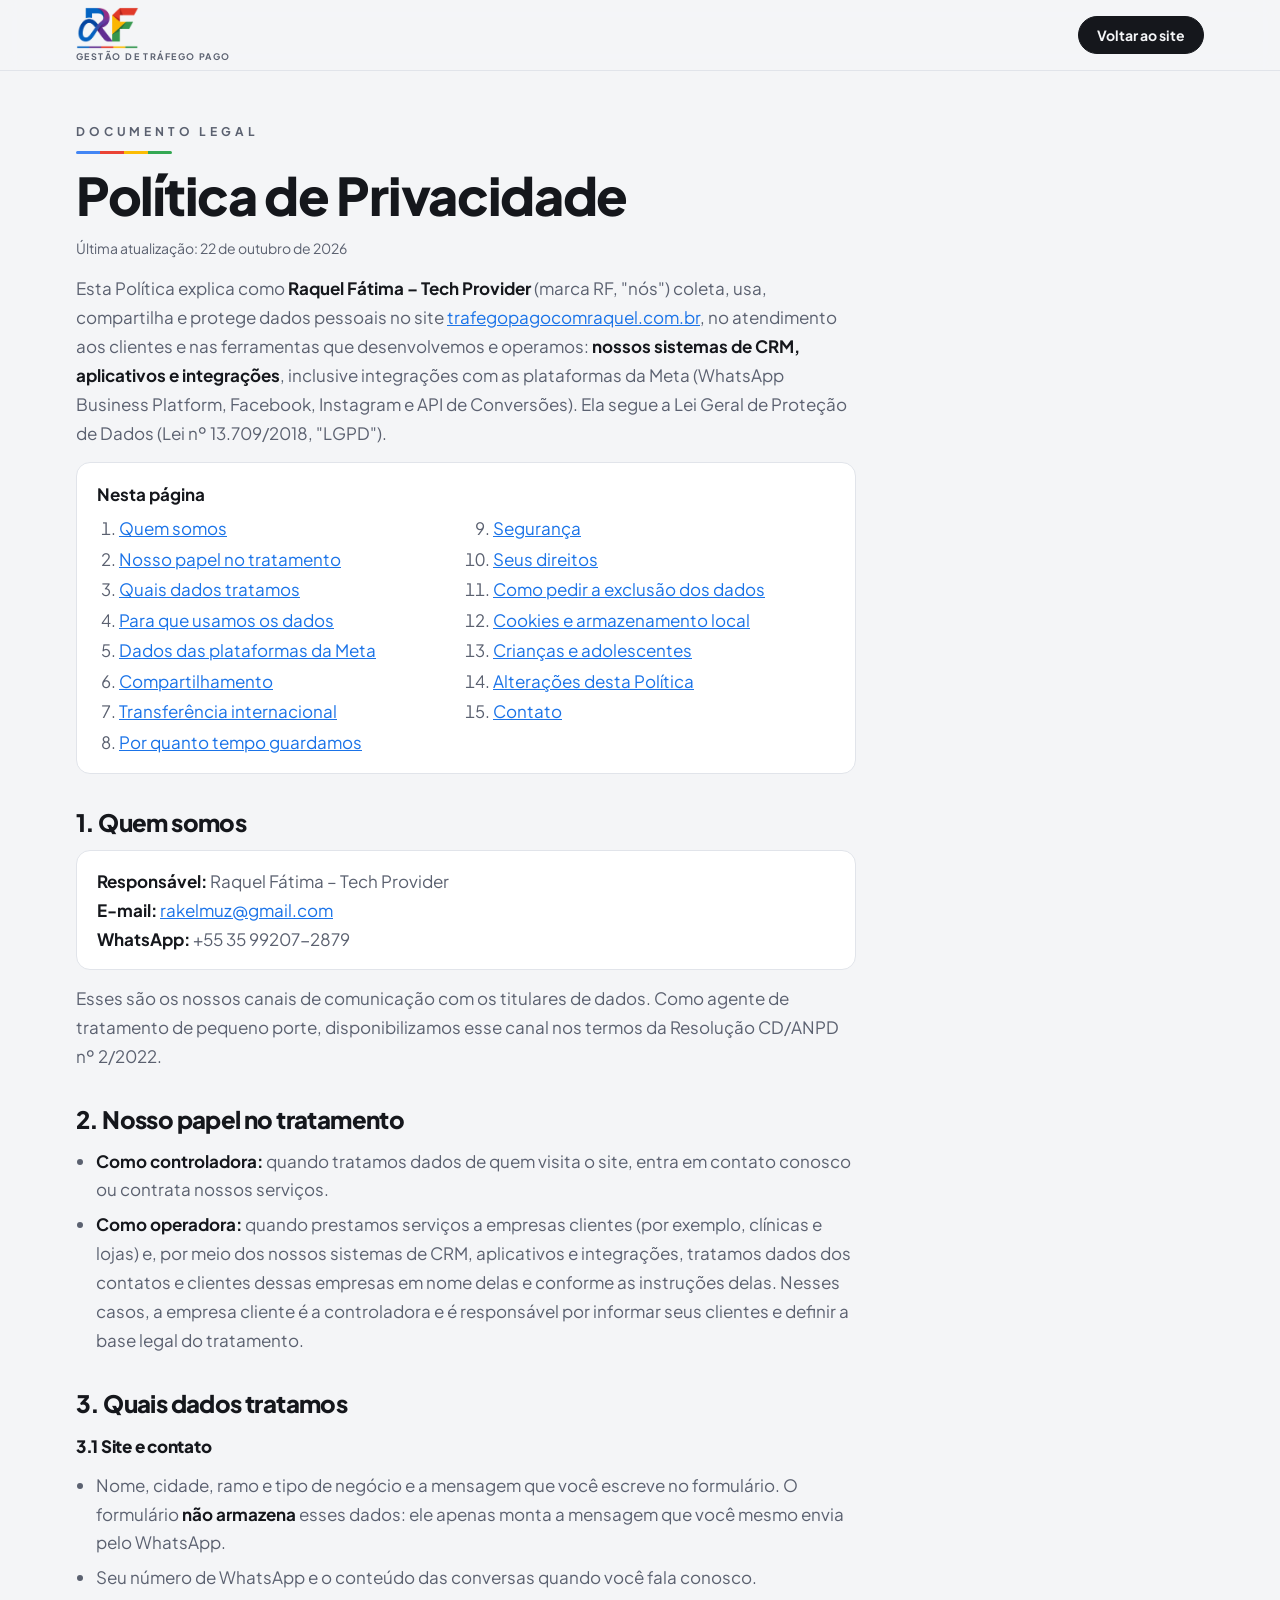
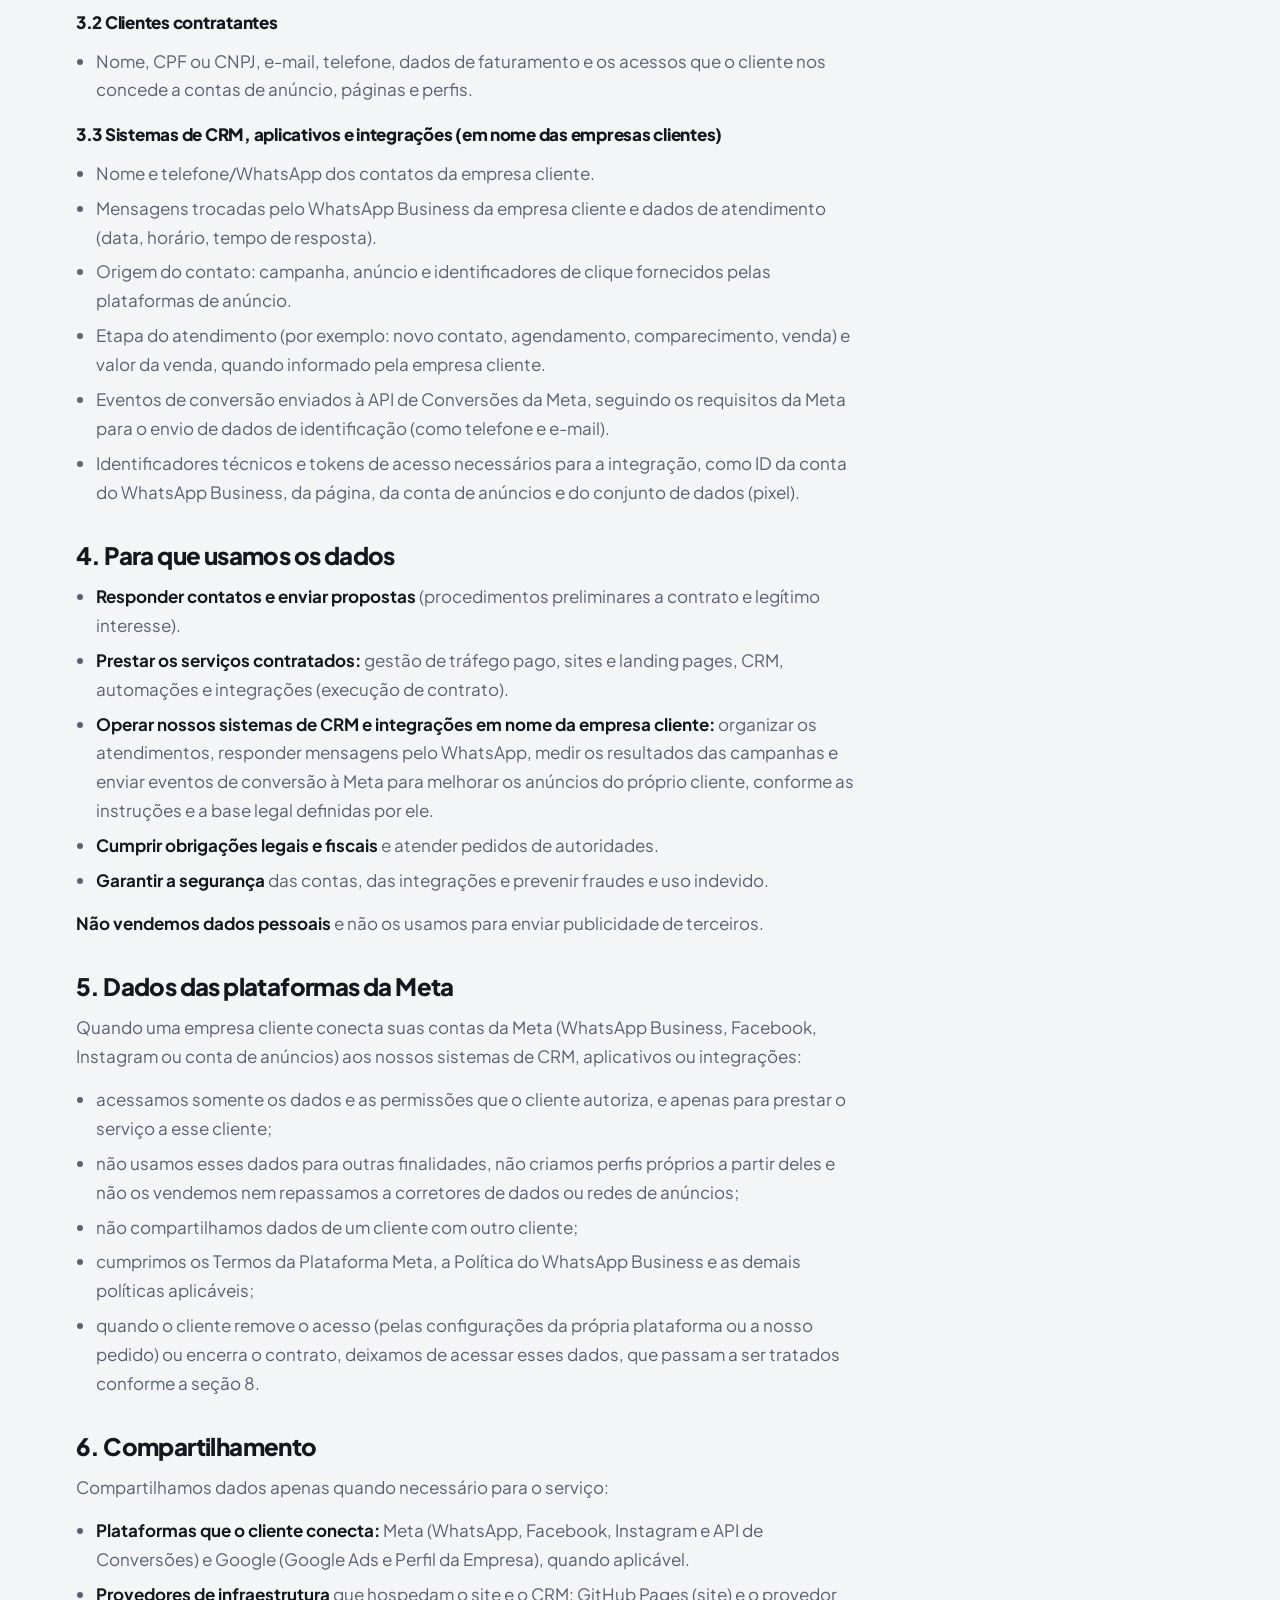
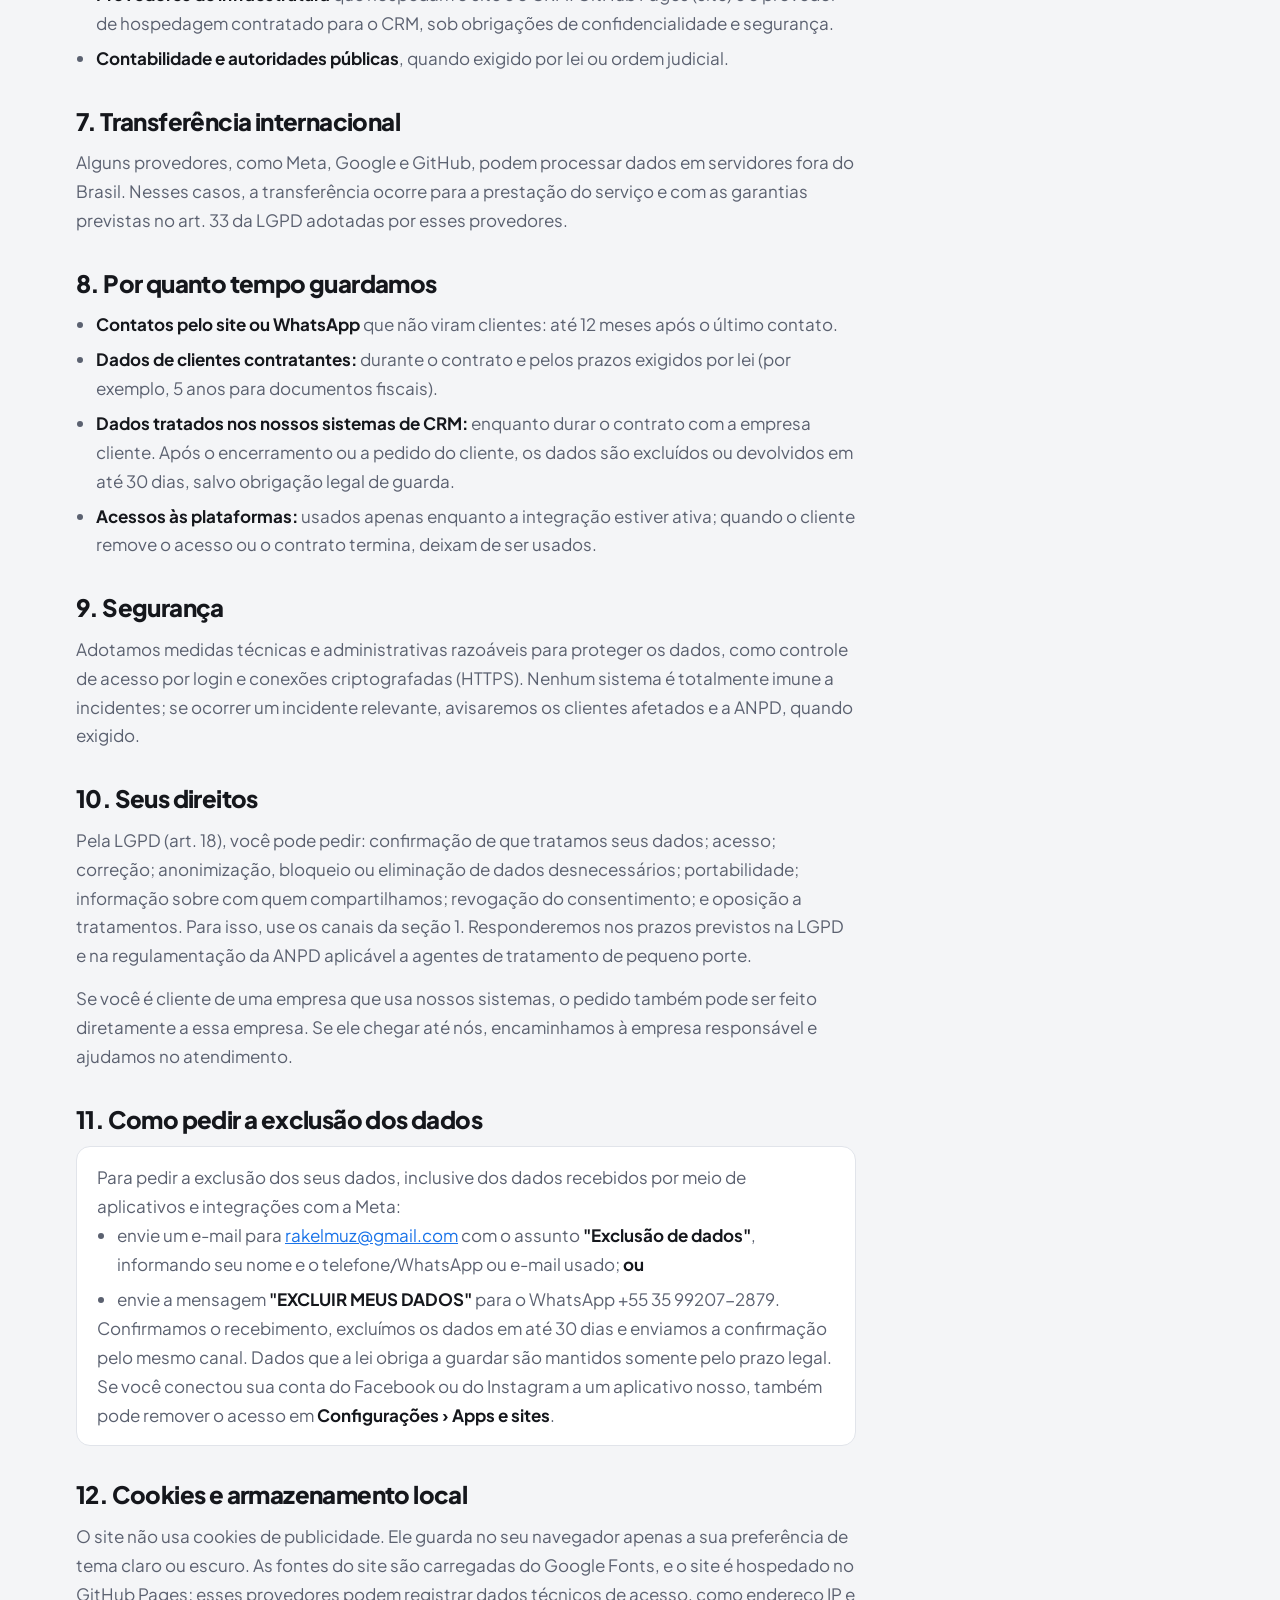
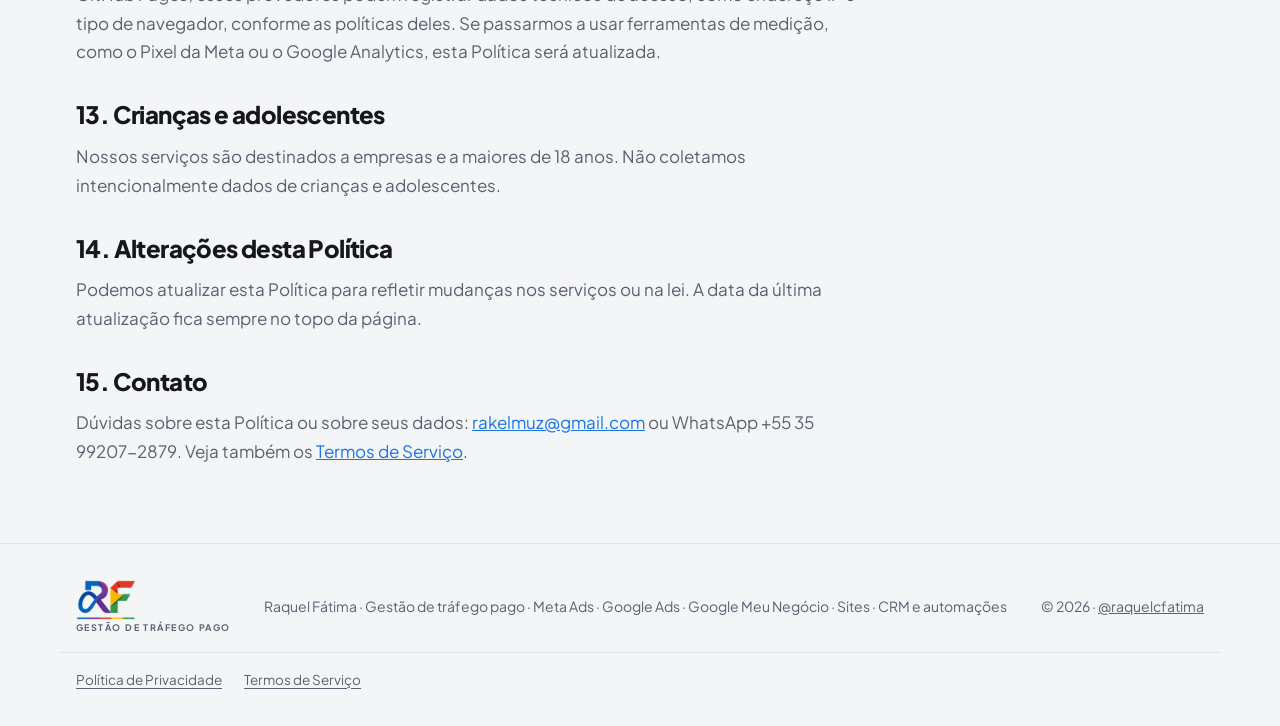
==== commit 7a919a81: "att" ====
--- a/privacy.html
+++ b/privacy.html
@@ -6,7 +6,7 @@
 <title>Política de Privacidade · RF Raquel Fátima</title>
 <meta name="description" content="Política de Privacidade de Raquel Fátima – Tech Provider (RF): como tratamos dados no site, no atendimento e nos nossos sistemas de CRM, aplicativos e integrações com a Meta.">
 <meta name="robots" content="index, follow">
-<link rel="canonical" href="https://rakelmuz.github.io/LandingPageTrafegoRaquelC/privacy.html">
+<link rel="canonical" href="https://trafegopagocomraquel.com.br/privacy.html">
 <meta name="theme-color" content="#F4F5F7">
 <link rel="icon" href="assets/img/favicon-32.png" type="image/png" sizes="32x32">
 <link rel="icon" href="assets/img/favicon-192.png" type="image/png" sizes="192x192">
@@ -20,8 +20,8 @@
 <body>
 <header class="top">
   <div class="wrap top-in">
-    <a class="brand" href="https://rakelmuz.github.io/LandingPageTrafegoRaquelC/" aria-label="RF, voltar ao site"><img class="logo logo-claro " src="assets/img/rf-logo.png" width="300" height="199" alt="RF Raquel Fátima, tráfego pago"><img class="logo logo-escuro " src="assets/img/rf-logo-branco.png" width="300" height="199" alt="" aria-hidden="true"><small>Gestão de tráfego pago</small></a>
-    <a class="btn sm top-back" href="https://rakelmuz.github.io/LandingPageTrafegoRaquelC/">Voltar ao site</a>
+    <a class="brand" href="https://trafegopagocomraquel.com.br/" aria-label="RF, voltar ao site"><img class="logo logo-claro " src="assets/img/rf-logo.png" width="300" height="199" alt="RF Raquel Fátima, tráfego pago"><img class="logo logo-escuro " src="assets/img/rf-logo-branco.png" width="300" height="199" alt="" aria-hidden="true"><small>Gestão de tráfego pago</small></a>
+    <a class="btn sm top-back" href="https://trafegopagocomraquel.com.br/">Voltar ao site</a>
   </div>
 </header>
 <main class="legal-main">
@@ -30,7 +30,7 @@
   <p class="label">Documento legal<span class="gline" aria-hidden="true"><i></i><i></i><i></i><i></i></span></p>
   <h1>Política de Privacidade</h1>
   <p class="updated">Última atualização: 22 de outubro de 2026</p>
-  <p>Esta Política explica como <strong>Raquel Fátima – Tech Provider</strong> (marca RF, "nós") coleta, usa, compartilha e protege dados pessoais no site <a href="https://rakelmuz.github.io/LandingPageTrafegoRaquelC/">rakelmuz.github.io/LandingPageTrafegoRaquelC</a>, no atendimento aos clientes e nas ferramentas que desenvolvemos e operamos: <strong>nossos sistemas de CRM, aplicativos e integrações</strong>, inclusive integrações com as plataformas da Meta (WhatsApp Business Platform, Facebook, Instagram e API de Conversões). Ela segue a Lei Geral de Proteção de Dados (Lei nº 13.709/2018, "LGPD").</p>
+  <p>Esta Política explica como <strong>Raquel Fátima – Tech Provider</strong> (marca RF, "nós") coleta, usa, compartilha e protege dados pessoais no site <a href="https://trafegopagocomraquel.com.br/">trafegopagocomraquel.com.br</a>, no atendimento aos clientes e nas ferramentas que desenvolvemos e operamos: <strong>nossos sistemas de CRM, aplicativos e integrações</strong>, inclusive integrações com as plataformas da Meta (WhatsApp Business Platform, Facebook, Instagram e API de Conversões). Ela segue a Lei Geral de Proteção de Dados (Lei nº 13.709/2018, "LGPD").</p>
 
   <nav class="toc" aria-label="Nesta página">
     <strong>Nesta página</strong>
@@ -153,7 +153,7 @@
   <p>Podemos atualizar esta Política para refletir mudanças nos serviços ou na lei. A data da última atualização fica sempre no topo da página.</p>
 
   <h2 id="contato">15. Contato</h2>
-  <p>Dúvidas sobre esta Política ou sobre seus dados: <a href="mailto:rakelmuz@gmail.com">rakelmuz@gmail.com</a> ou WhatsApp +55 35 99207-2879. Veja também os <a href="https://rakelmuz.github.io/LandingPageTrafegoRaquelC/terms.html">Termos de Serviço</a>.</p>
+  <p>Dúvidas sobre esta Política ou sobre seus dados: <a href="mailto:rakelmuz@gmail.com">rakelmuz@gmail.com</a> ou WhatsApp +55 35 99207-2879. Veja também os <a href="https://trafegopagocomraquel.com.br/terms.html">Termos de Serviço</a>.</p>
 </article>
 
   </div>
@@ -164,7 +164,7 @@
     <span>Raquel Fátima · Gestão de tráfego pago · Meta Ads · Google Ads · Google Meu Negócio · Sites · CRM e automações</span>
     <span>© 2026 · <a href="https://www.instagram.com/raquelcfatima/" target="_blank" rel="noopener">@raquelcfatima</a></span>
   </div>
-  <nav class="wrap foot-links" aria-label="Documentos legais"><a href="https://rakelmuz.github.io/LandingPageTrafegoRaquelC/privacy.html">Política de Privacidade</a><a href="https://rakelmuz.github.io/LandingPageTrafegoRaquelC/terms.html">Termos de Serviço</a></nav>
+  <nav class="wrap foot-links" aria-label="Documentos legais"><a href="https://trafegopagocomraquel.com.br/privacy.html">Política de Privacidade</a><a href="https://trafegopagocomraquel.com.br/terms.html">Termos de Serviço</a></nav>
 </footer>
 </body>
 </html>
